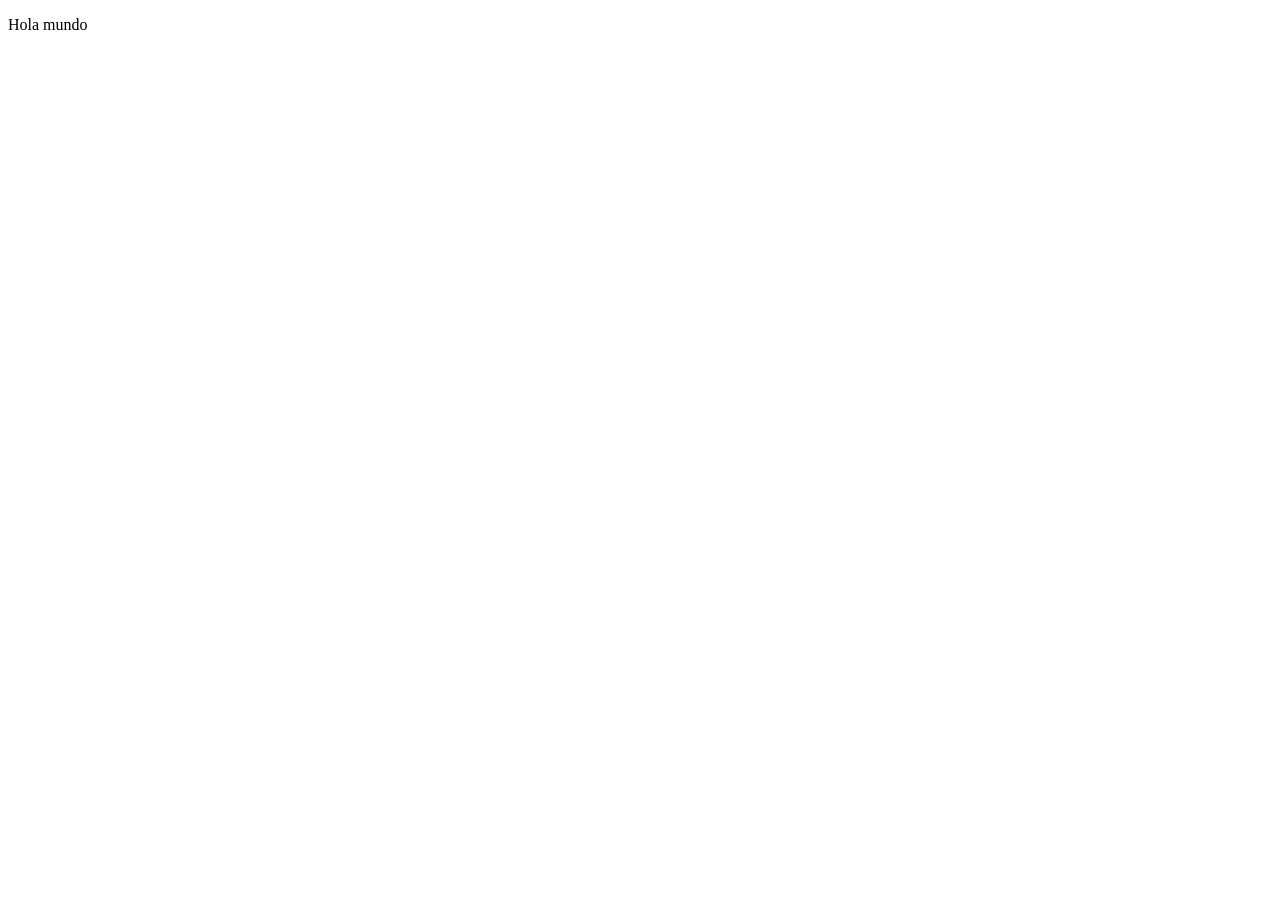
==== index.html @ dd8126a8 "commit inicial" ====
<!DOCTYPE html>
<html lang="en">
<head>
    <meta charset="UTF-8">
    <meta name="viewport" content="width=device-width, initial-scale=1.0">
    <title>Document</title>
</head>
<body>
    <p> Hola mundo</p>
</body>
</html>
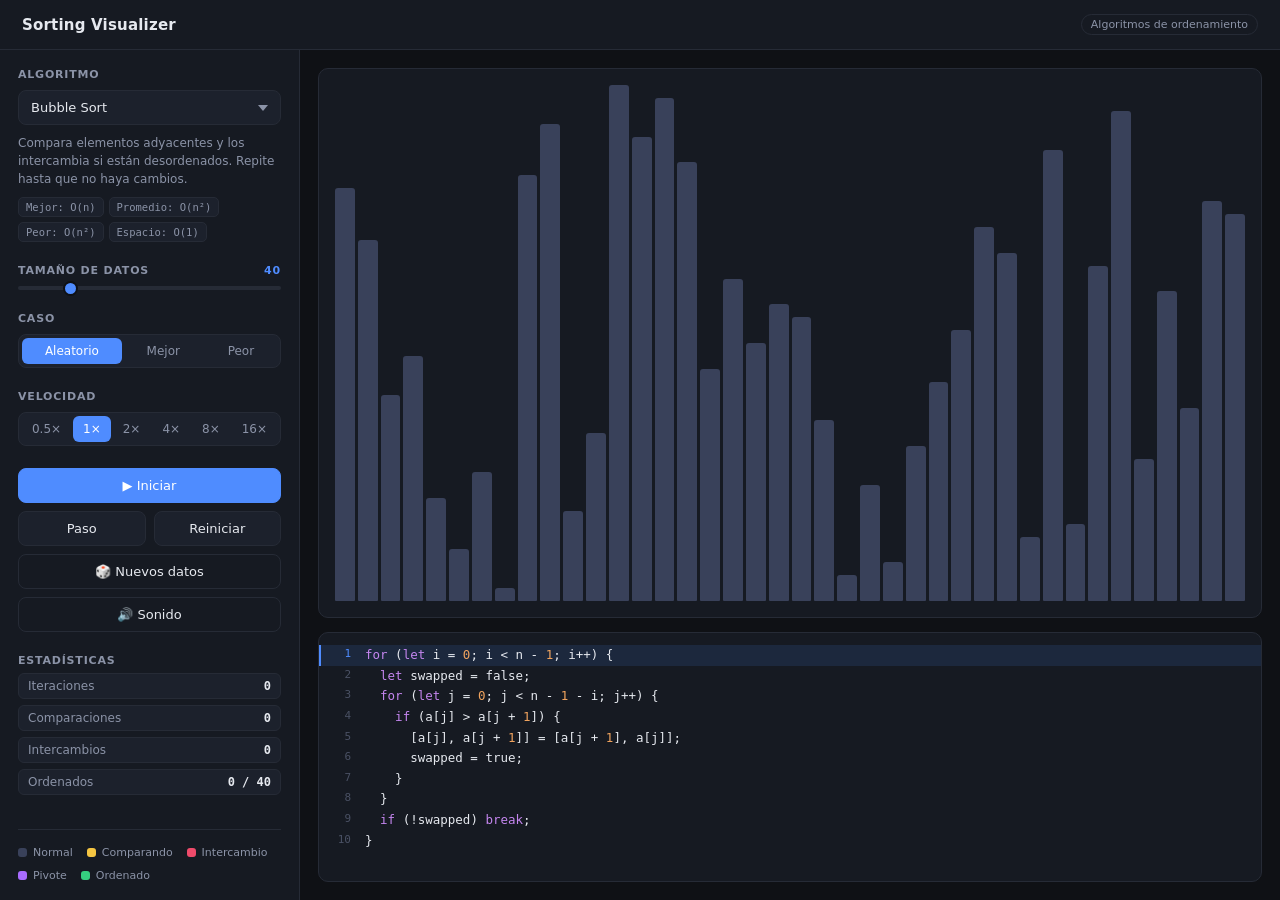
==== commit 5140c657: "ahora si" ====
--- a/index.html
+++ b/index.html
@@ -1,11 +1,94 @@
 <!DOCTYPE html>
-<html lang="en">
+<html lang="es">
 <head>
-    <meta charset="UTF-8">
-    <meta name="viewport" content="width=device-width, initial-scale=1.0">
-    <title>Document</title>
+  <meta charset="UTF-8" />
+  <meta name="viewport" content="width=device-width, initial-scale=1.0" />
+  <title>Visualizador de Algoritmos de Ordenamiento</title>
+  <link rel="stylesheet" href="css/styles.css" />
 </head>
 <body>
-    <p> Hola mundo</p>
+  <div class="app">
+    <header class="header">
+      <h1>Sorting Visualizer</h1>
+      <span class="badge">Algoritmos de ordenamiento</span>
+    </header>
+
+    <aside class="sidebar">
+      <section class="group">
+        <label class="group-title">Algoritmo</label>
+        <select id="algo-select" class="select"></select>
+        <p id="algo-desc" class="desc"></p>
+        <div id="algo-complexity" class="complexity"></div>
+      </section>
+
+      <section class="group">
+        <label class="group-title">
+          Tamaño de datos <span id="size-val" class="value">40</span>
+        </label>
+        <input type="range" id="size-range" min="5" max="200" value="40" class="range" />
+      </section>
+
+      <section class="group">
+        <label class="group-title">Caso</label>
+        <div class="segmented" id="case-group">
+          <button data-case="random" class="active">Aleatorio</button>
+          <button data-case="best">Mejor</button>
+          <button data-case="worst">Peor</button>
+        </div>
+      </section>
+
+      <section class="group">
+        <label class="group-title">Velocidad</label>
+        <div class="segmented" id="speed-group"></div>
+      </section>
+
+      <section class="group actions">
+        <button id="btn-play" class="btn primary">▶ Iniciar</button>
+        <div class="row">
+          <button id="btn-step" class="btn">Paso</button>
+          <button id="btn-reset" class="btn">Reiniciar</button>
+        </div>
+        <button id="btn-new" class="btn ghost">🎲 Nuevos datos</button>
+        <button id="btn-sound" class="btn ghost">🔊 Sonido</button>
+      </section>
+
+      <section class="group counters">
+        <label class="group-title">Estadísticas</label>
+        <div class="stat-row">
+          <span class="stat-label">Iteraciones</span>
+          <span class="stat-value" id="stat-iterations">0</span>
+        </div>
+        <div class="stat-row">
+          <span class="stat-label">Comparaciones</span>
+          <span class="stat-value" id="stat-comparisons">0</span>
+        </div>
+        <div class="stat-row">
+          <span class="stat-label">Intercambios</span>
+          <span class="stat-value" id="stat-swaps">0</span>
+        </div>
+        <div class="stat-row">
+          <span class="stat-label">Ordenados</span>
+          <span class="stat-value" id="stat-sorted">0 / 0</span>
+        </div>
+      </section>
+
+      <section class="group legend">
+        <span class="lg"><i class="dot base"></i>Normal</span>
+        <span class="lg"><i class="dot compare"></i>Comparando</span>
+        <span class="lg"><i class="dot swap"></i>Intercambio</span>
+        <span class="lg"><i class="dot pivot"></i>Pivote</span>
+        <span class="lg"><i class="dot sorted"></i>Ordenado</span>
+      </section>
+    </aside>
+
+    <main class="stage">
+      <div class="bars-wrap">
+        <div id="bars" class="bars"></div>
+      </div>
+      <div id="code" class="code-panel"></div>
+    </main>
+  </div>
+
+  <script type="module" src="js/main.js"></script>
 </body>
-</html>+</html>
--- a/css/styles.css
+++ b/css/styles.css
@@ -0,0 +1,318 @@
+:root {
+  --bg: #0f1115;
+  --panel: #161a22;
+  --panel-2: #1c212c;
+  --border: #262b36;
+  --text: #e6e9ef;
+  --muted: #8b93a7;
+  --accent: #4f8cff;
+  --accent-2: #3a6fd8;
+  --bar: #39415a;
+  --bar-compare: #f5c542;
+  --bar-swap: #ef4b6b;
+  --bar-sorted: #35d07f;
+  --bar-pivot: #a86bff;
+  --radius: 10px;
+  --mono: "JetBrains Mono", "Fira Code", ui-monospace, Menlo, Consolas, monospace;
+  --sans: "Inter", system-ui, -apple-system, "Segoe UI", Roboto, sans-serif;
+}
+
+* { box-sizing: border-box; margin: 0; padding: 0; }
+
+html, body { height: 100%; }
+
+body {
+  font-family: var(--sans);
+  background: var(--bg);
+  color: var(--text);
+  overflow: hidden;
+  font-size: 14px;
+}
+
+.app {
+  display: grid;
+  grid-template-columns: 300px 1fr;
+  grid-template-rows: auto 1fr;
+  height: 100vh;
+  gap: 0;
+}
+
+.header {
+  grid-column: 1 / -1;
+  display: flex;
+  align-items: center;
+  justify-content: space-between;
+  padding: 14px 22px;
+  border-bottom: 1px solid var(--border);
+  background: var(--panel);
+}
+.header h1 { font-size: 15px; font-weight: 600; letter-spacing: .2px; }
+.badge {
+  font-size: 11px;
+  color: var(--muted);
+  border: 1px solid var(--border);
+  padding: 3px 9px;
+  border-radius: 99px;
+}
+
+.sidebar {
+  border-right: 1px solid var(--border);
+  background: var(--panel);
+  padding: 18px;
+  overflow-y: auto;
+  display: flex;
+  flex-direction: column;
+  gap: 22px;
+}
+
+.group { display: flex; flex-direction: column; gap: 9px; }
+
+.group-title {
+  font-size: 11px;
+  text-transform: uppercase;
+  letter-spacing: .8px;
+  color: var(--muted);
+  font-weight: 600;
+  display: flex;
+  justify-content: space-between;
+  align-items: center;
+}
+.value { color: var(--accent); font-variant-numeric: tabular-nums; }
+
+.desc { font-size: 12px; color: var(--muted); line-height: 1.5; }
+
+.select {
+  appearance: none;
+  background: var(--panel-2) url("data:image/svg+xml;utf8,<svg xmlns='http://www.w3.org/2000/svg' width='10' height='6'><path d='M0 0l5 6 5-6z' fill='%238b93a7'/></svg>") no-repeat right 12px center;
+  border: 1px solid var(--border);
+  color: var(--text);
+  padding: 9px 32px 9px 12px;
+  border-radius: 8px;
+  font-family: inherit;
+  font-size: 13px;
+  cursor: pointer;
+  outline: none;
+}
+.select:focus { border-color: var(--accent); }
+
+.range {
+  appearance: none;
+  height: 4px;
+  border-radius: 99px;
+  background: var(--border);
+  outline: none;
+  cursor: pointer;
+}
+.range::-webkit-slider-thumb {
+  appearance: none;
+  width: 15px; height: 15px;
+  border-radius: 50%;
+  background: var(--accent);
+  border: 2px solid var(--bg);
+  cursor: pointer;
+}
+.range::-moz-range-thumb {
+  width: 13px; height: 13px;
+  border-radius: 50%;
+  background: var(--accent);
+  border: 2px solid var(--bg);
+  cursor: pointer;
+}
+
+.segmented {
+  display: flex;
+  background: var(--panel-2);
+  border: 1px solid var(--border);
+  border-radius: 8px;
+  padding: 3px;
+  gap: 2px;
+  flex-wrap: wrap;
+}
+.segmented button {
+  flex: 1 0 auto;
+  background: transparent;
+  border: 0;
+  color: var(--muted);
+  font-family: inherit;
+  font-size: 12px;
+  padding: 6px 8px;
+  border-radius: 6px;
+  cursor: pointer;
+  transition: background .12s, color .12s;
+  white-space: nowrap;
+}
+.segmented button:hover { color: var(--text); }
+.segmented button.active {
+  background: var(--accent);
+  color: #fff;
+}
+
+.complexity { display: flex; flex-wrap: wrap; gap: 5px; }
+.complexity span {
+  font-size: 10.5px;
+  font-family: var(--mono);
+  background: var(--panel-2);
+  border: 1px solid var(--border);
+  color: var(--muted);
+  padding: 3px 7px;
+  border-radius: 5px;
+}
+
+.actions { gap: 8px; }
+.row { display: flex; gap: 8px; }
+.row .btn { flex: 1; }
+
+.btn {
+  background: var(--panel-2);
+  border: 1px solid var(--border);
+  color: var(--text);
+  padding: 9px 12px;
+  border-radius: 8px;
+  font-family: inherit;
+  font-size: 13px;
+  font-weight: 500;
+  cursor: pointer;
+  transition: background .12s, border-color .12s, transform .05s;
+}
+.btn:hover:not(:disabled) { background: #232937; border-color: #333a4a; }
+.btn:active:not(:disabled) { transform: scale(.98); }
+.btn:disabled { opacity: .4; cursor: not-allowed; }
+
+.btn.primary { background: var(--accent); border-color: var(--accent); color: #fff; }
+.btn.primary:hover:not(:disabled) { background: var(--accent-2); border-color: var(--accent-2); }
+
+.btn.ghost { background: transparent; }
+
+.legend {
+  flex-direction: row;
+  flex-wrap: wrap;
+  gap: 10px 14px;
+  border-top: 1px solid var(--border);
+  padding-top: 16px;
+  margin-top: auto;
+}
+.lg { display: flex; align-items: center; gap: 6px; font-size: 11px; color: var(--muted); }
+.dot { width: 9px; height: 9px; border-radius: 3px; display: inline-block; }
+.dot.base { background: var(--bar); }
+.dot.compare { background: var(--bar-compare); }
+.dot.swap { background: var(--bar-swap); }
+.dot.pivot { background: var(--bar-pivot); }
+.dot.sorted { background: var(--bar-sorted); }
+
+.stage {
+  display: flex;
+  flex-direction: column;
+  min-height: 0;
+  padding: 18px;
+  gap: 14px;
+}
+
+.bars-wrap {
+  flex: 1;
+  min-height: 0;
+  background: var(--panel);
+  border: 1px solid var(--border);
+  border-radius: var(--radius);
+  padding: 16px;
+  display: flex;
+  align-items: flex-end;
+}
+
+.bars {
+  display: flex;
+  align-items: flex-end;
+  width: 100%;
+  height: 100%;
+  gap: 4px;
+}
+
+.bar {
+  flex: 1;
+  min-height: 2px;
+  background: var(--bar);
+  border-radius: 3px 3px 1px 1px;
+  transition: background-color .07s linear;
+  will-change: height, background-color;
+}
+.bar.compare { background: var(--bar-compare); }
+.bar.swap    { background: var(--bar-swap); }
+.bar.pivot   { background: var(--bar-pivot); }
+.bar.sorted  { background: var(--bar-sorted); }
+
+.code-panel {
+  flex: 0 0 auto;
+  height: 250px;
+  overflow: auto;
+  background: var(--panel);
+  border: 1px solid var(--border);
+  border-radius: var(--radius);
+  padding: 12px 0;
+  font-family: var(--mono);
+  font-size: 12.5px;
+  line-height: 1.65;
+}
+
+.code-line {
+  display: flex;
+  padding: 0 14px;
+  border-left: 2px solid transparent;
+  transition: background .1s, border-color .1s;
+  white-space: pre;
+}
+.code-line.active {
+  background: rgba(79, 140, 255, .12);
+  border-left-color: var(--accent);
+}
+.code-line .ln {
+  width: 30px;
+  flex: 0 0 30px;
+  color: #4a5164;
+  user-select: none;
+  text-align: right;
+  padding-right: 14px;
+  font-size: 11px;
+}
+.code-line.active .ln { color: var(--accent); }
+
+.tok-kw  { color: #c586f0; }
+.tok-num { color: #f0a35e; }
+.tok-str { color: #7bd88f; }
+.tok-com { color: #5a6272; font-style: italic; }
+
+@media (max-width: 860px) {
+  .app { grid-template-columns: 1fr; grid-template-rows: auto auto 1fr; }
+  .sidebar { border-right: 0; border-bottom: 1px solid var(--border); flex-direction: row; flex-wrap: wrap; }
+  .group { flex: 1 1 160px; }
+  .legend { width: 100%; }
+  body { overflow: auto; }
+  .app { height: auto; min-height: 100vh; }
+  .stage { height: 80vh; }
+}
+
+/* ---------- Estadísticas ---------- */
+.counters { gap: 6px; }
+
+.stat-row {
+  display: flex;
+  justify-content: space-between;
+  align-items: center;
+  font-size: 12px;
+  padding: 5px 9px;
+  background: var(--panel-2);
+  border: 1px solid var(--border);
+  border-radius: 6px;
+}
+.stat-label { color: var(--muted); }
+.stat-value {
+  color: var(--text);
+  font-family: var(--mono);
+  font-variant-numeric: tabular-nums;
+  font-weight: 600;
+}
+.stat-value.flash { animation: statFlash .32s ease; }
+@keyframes statFlash {
+  0%   { color: var(--accent); transform: scale(1.18); }
+  100% { color: var(--text);   transform: scale(1); }
+}
+
+.btn.sound-off { opacity: .55; }
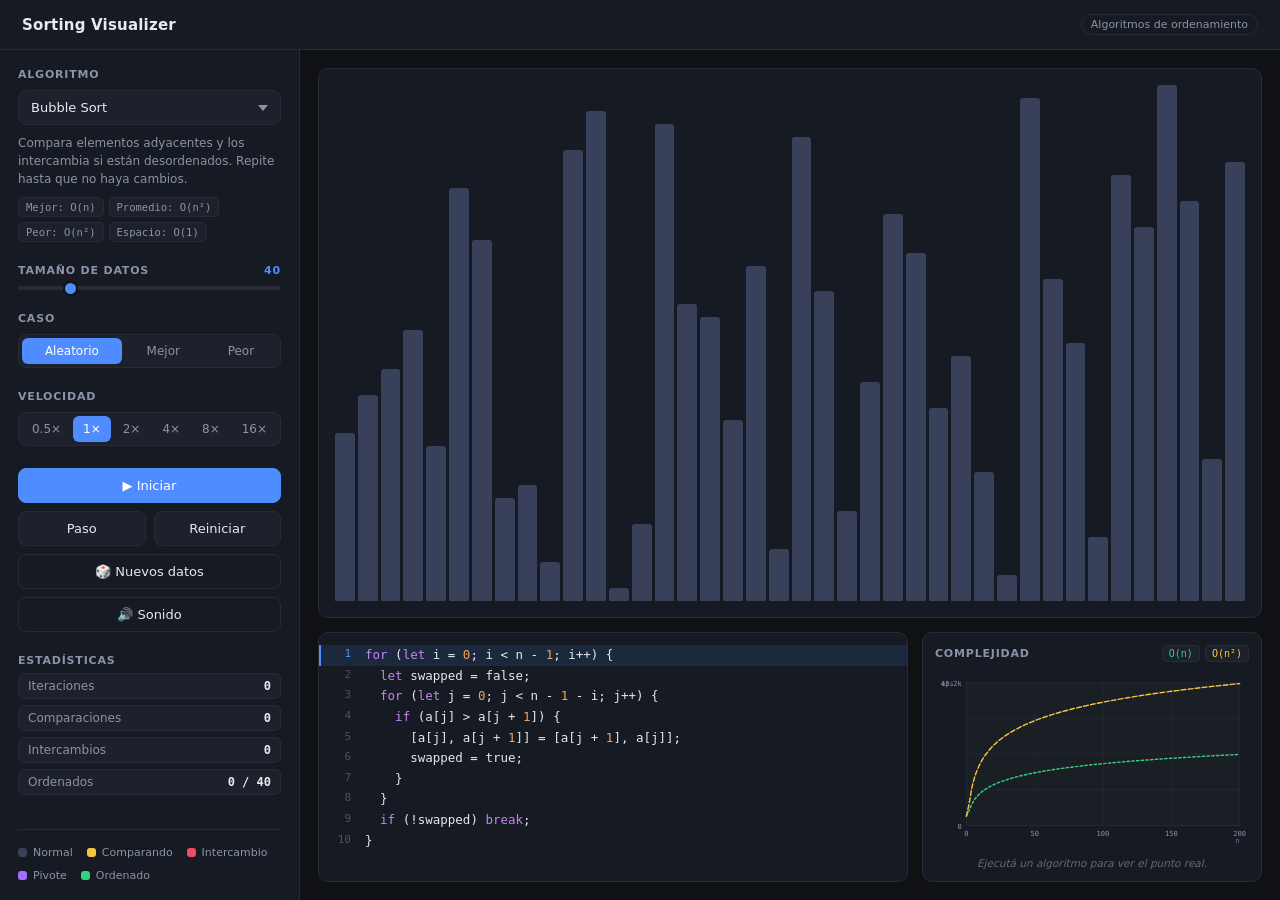
==== commit 5b6e1acc: "grafica de complejidad algoritmica" ====
--- a/index.html
+++ b/index.html
@@ -86,6 +86,7 @@
         <div id="bars" class="bars"></div>
       </div>
       <div id="code" class="code-panel"></div>
+      <div id="complexity-chart" class="complexity-chart"></div>
     </main>
   </div>
 
--- a/css/styles.css
+++ b/css/styles.css
@@ -316,3 +316,124 @@
 }
 
 .btn.sound-off { opacity: .55; }
+
+/* ═══════ Layout del stage con gráfica de complejidad ═══════ */
+.stage {
+  display: grid;
+  grid-template-columns: 1fr 340px;
+  grid-template-rows: 1fr 250px;
+  gap: 14px;
+  padding: 18px;
+  min-height: 0;
+}
+.bars-wrap { grid-column: 1 / -1; grid-row: 1; min-height: 0; }
+.code-panel { grid-column: 1; grid-row: 2; height: auto; min-height: 0; }
+
+/* ═══════ Panel de la gráfica ═══════ */
+.complexity-chart {
+  grid-column: 2;
+  grid-row: 2;
+  background: var(--panel);
+  border: 1px solid var(--border);
+  border-radius: var(--radius);
+  padding: 12px;
+  display: flex;
+  flex-direction: column;
+  gap: 8px;
+  min-height: 0;
+  overflow: hidden;
+}
+
+.chart-header {
+  display: flex;
+  justify-content: space-between;
+  align-items: center;
+  gap: 8px;
+  flex-wrap: wrap;
+}
+
+.chart-title {
+  font-size: 11px;
+  text-transform: uppercase;
+  letter-spacing: .8px;
+  color: var(--muted);
+  font-weight: 600;
+}
+
+.chart-legend { display: flex; gap: 5px; flex-wrap: wrap; }
+
+.chart-legend-item {
+  font-size: 10px;
+  font-family: var(--mono);
+  color: var(--muted);
+  padding: 2px 6px;
+  border-radius: 4px;
+  background: var(--panel-2);
+  border: 1px solid var(--border);
+}
+.chart-legend-item.style-best    { color: var(--bar-sorted); }
+.chart-legend-item.style-average { color: var(--bar-compare); }
+.chart-legend-item.style-worst   { color: var(--bar-swap); }
+.chart-legend-item.style-marker  { color: var(--accent); }
+
+.chart-svg {
+  width: 100%;
+  flex: 1;
+  min-height: 0;
+  display: block;
+}
+
+.chart-plot-bg { fill: rgba(255,255,255,.015); }
+.chart-grid    { stroke: rgba(255,255,255,.05); stroke-width: 1; }
+.chart-axis    { stroke: var(--border);         stroke-width: 1; }
+
+.chart-dashed {
+  stroke: var(--accent);
+  stroke-width: 1;
+  stroke-dasharray: 3 3;
+  opacity: .55;
+}
+
+.chart-curve {
+  fill: none;
+  stroke-width: 1.8;
+  stroke-linejoin: round;
+  stroke-linecap: round;
+}
+.chart-curve.style-best    { stroke: var(--bar-sorted);  stroke-dasharray: 3 3; }
+.chart-curve.style-average { stroke: var(--bar-compare); stroke-dasharray: 6 3; }
+.chart-curve.style-worst   { stroke: var(--bar-swap); }
+
+.chart-marker {
+  stroke: var(--accent);
+  stroke-width: 2;
+  stroke-linecap: round;
+}
+
+.chart-marker-label {
+  fill: var(--accent);
+  font-size: 10px;
+  font-family: var(--mono);
+  font-weight: 600;
+}
+
+.chart-tick        { fill: var(--muted); font-size: 9px; font-family: var(--mono); }
+.chart-axis-label  { fill: var(--muted); font-size: 9px; font-family: var(--mono); opacity: .8; }
+
+.chart-hint {
+  font-size: 10.5px;
+  color: var(--muted);
+  text-align: center;
+  font-style: italic;
+  opacity: .65;
+}
+
+@media (max-width: 1100px) {
+  .stage {
+    grid-template-columns: 1fr;
+    grid-template-rows: 1fr 220px 240px;
+  }
+  .bars-wrap        { grid-column: 1; grid-row: 1; }
+  .code-panel       { grid-column: 1; grid-row: 2; }
+  .complexity-chart { grid-column: 1; grid-row: 3; }
+}
